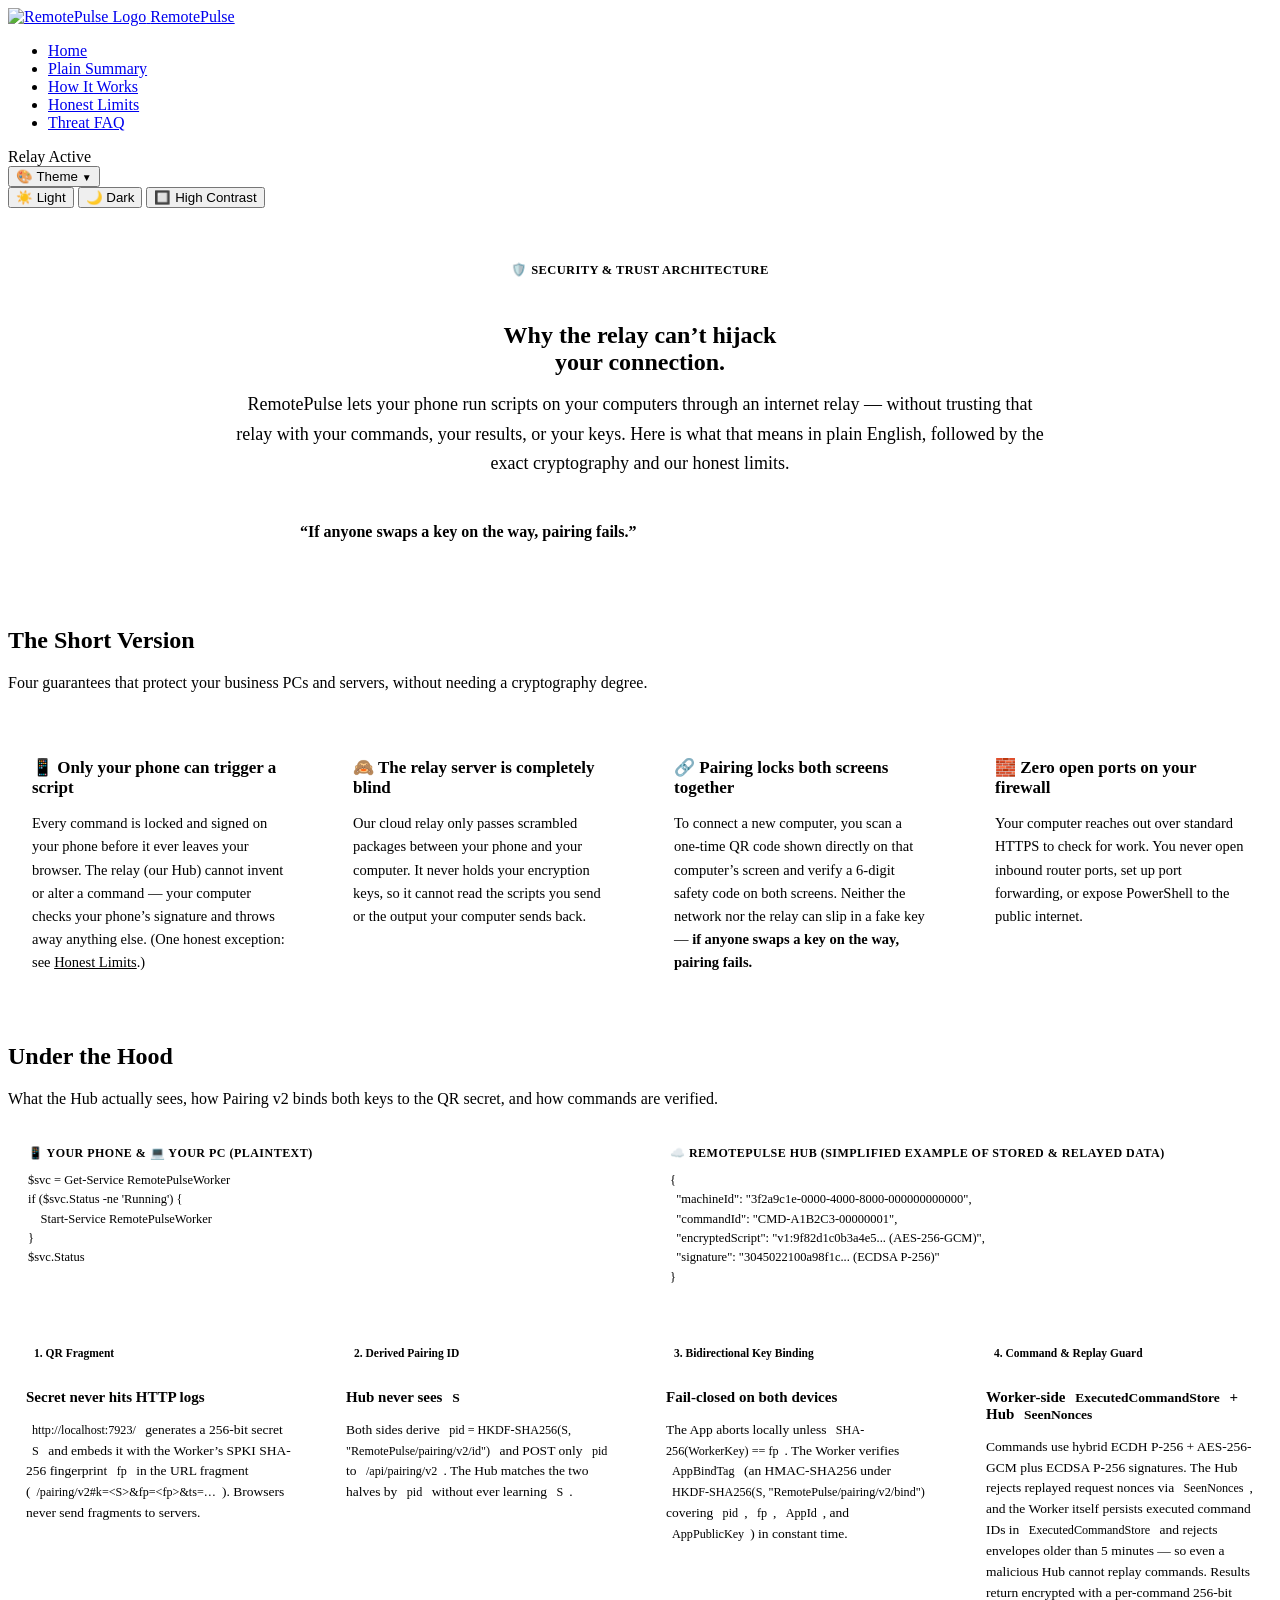
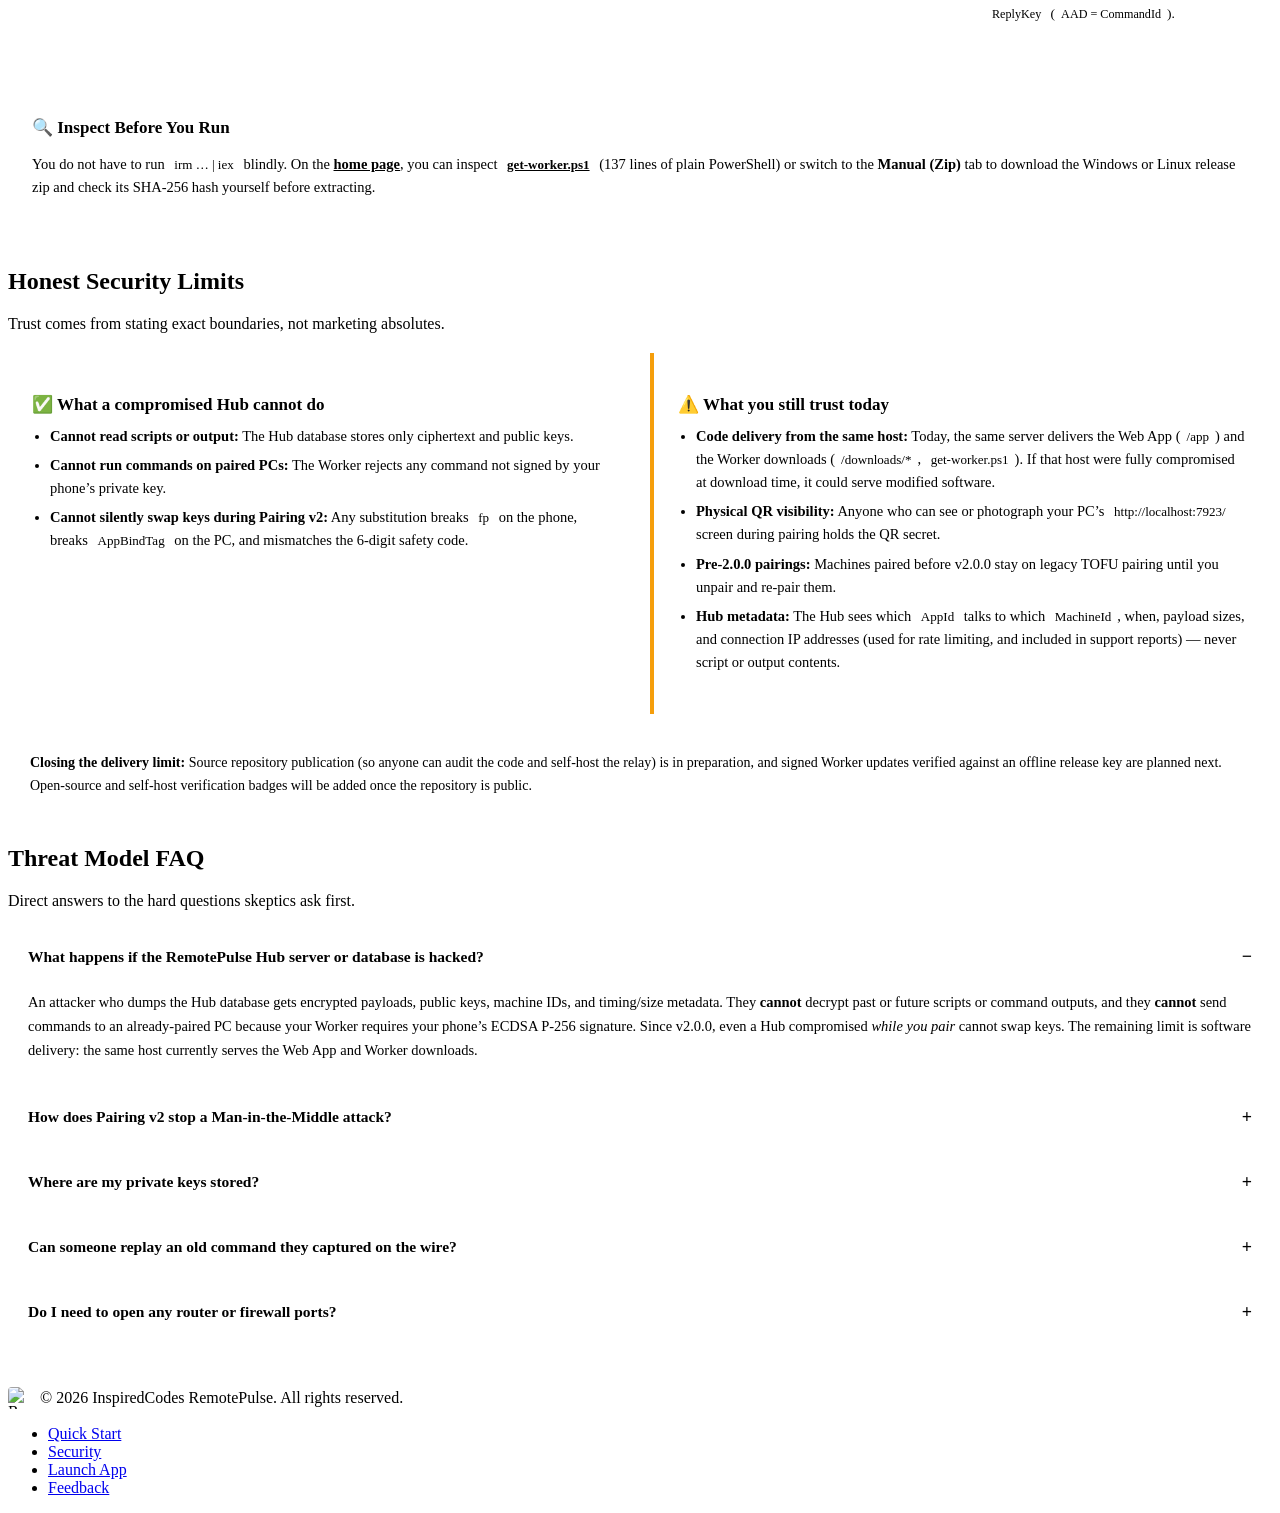
==== src/Applications/inspired.codes.RemotePulse.App/wwwroot/security.html @ 06520c23 "RemotePulse: initial public release Zero-trust remote PowerShell: a phone App sends signed, end-to-e" ====
<!DOCTYPE html>
<html lang="en" class="theme-dark">
<head>
  <meta charset="UTF-8" />
  <meta name="viewport" content="width=device-width, initial-scale=1.0" />
  <title>Security &amp; Trust Architecture &mdash; RemotePulse</title>
  <meta name="color-scheme" content="light dark" />

  <!-- Favicons & Brand Icons -->
  <link rel="icon" type="image/x-icon" href="/icons/favicon.ico" />
  <link rel="icon" type="image/svg+xml" href="/icons/icon-master.svg" />
  <link rel="apple-touch-icon" sizes="180x180" href="/icons/icon-180x180.png" />
  <link rel="icon" type="image/png" sizes="32x32" href="/icons/icon-32x32.png" />
  <link rel="icon" type="image/png" sizes="16x16" href="/icons/icon-16x16.png" />

  <!-- Google Fonts: Outfit & JetBrains Mono -->
  <link rel="preconnect" href="https://fonts.googleapis.com">
  <link rel="preconnect" href="https://fonts.gstatic.com" crossorigin>
  <link href="https://fonts.googleapis.com/css2?family=Outfit:wght@300;400;500;600;700;800;900&family=JetBrains+Mono:wght@400;500;600;700&display=swap" rel="stylesheet">

  <!-- Shared Portal Stylesheets -->
  <link rel="stylesheet" href="/portal/css/tokens.css" />
  <link rel="stylesheet" href="/portal/css/components.css" />
  <link rel="stylesheet" href="/portal/css/layout.css" />

  <style>
    .sec-hero {
      padding: 48px 0 28px;
      text-align: center;
      max-width: 820px;
      margin: 0 auto;
    }
    .sec-kicker {
      display: inline-flex;
      align-items: center;
      gap: 8px;
      padding: 6px 14px;
      border-radius: var(--radius-full);
      background: var(--accent-pill);
      color: var(--accent-pill-text);
      font-size: 12.5px;
      font-weight: 700;
      letter-spacing: 0.03em;
      text-transform: uppercase;
      margin-bottom: 18px;
    }
    .sec-lead {
      font-size: 18px;
      color: var(--text-secondary);
      line-height: 1.65;
      margin-top: 14px;
    }
    .sec-highlight-quote {
      margin: 26px auto 0;
      padding: 18px 24px;
      max-width: 680px;
      border-radius: var(--radius-md);
      background: var(--bg-card);
      border: 1px solid var(--border-color);
      border-left: 4px solid var(--emerald);
      font-size: 16px;
      font-weight: 600;
      color: var(--text-primary);
      text-align: left;
      box-shadow: var(--shadow-sm);
    }
    .sec-plain-grid {
      display: grid;
      grid-template-columns: repeat(auto-fit, minmax(260px, 1fr));
      gap: 20px;
      margin-top: 24px;
    }
    .sec-card {
      background: var(--bg-card);
      border: 1px solid var(--border-color);
      border-radius: var(--radius-lg);
      padding: 24px;
      box-shadow: var(--shadow-sm);
    }
    .sec-card h3 {
      font-size: 17px;
      font-weight: 700;
      color: var(--text-primary);
      margin-bottom: 8px;
      display: flex;
      align-items: center;
      gap: 10px;
    }
    .sec-card p, .sec-card li {
      font-size: 14.5px;
      color: var(--text-secondary);
      line-height: 1.6;
    }
    .sec-card ul {
      padding-left: 18px;
      margin-top: 10px;
      display: flex;
      flex-direction: column;
      gap: 6px;
    }
    .sec-compare {
      display: grid;
      grid-template-columns: repeat(auto-fit, minmax(300px, 1fr));
      gap: 20px;
      margin-top: 20px;
    }
    .sec-console {
      background: var(--bg-console);
      border: 1px solid var(--border-color);
      border-radius: var(--radius-md);
      padding: 18px 20px;
      overflow-x: auto;
    }
    .sec-console-title {
      font-size: 12px;
      font-weight: 700;
      letter-spacing: 0.04em;
      text-transform: uppercase;
      color: var(--text-dim);
      margin-bottom: 10px;
    }
    .sec-console pre {
      font-family: var(--font-mono);
      font-size: 12.5px;
      line-height: 1.55;
      color: var(--console-text);
      margin: 0;
      white-space: pre;
    }
    .sec-console.sec-console-hub pre {
      color: var(--text-secondary);
    }
    .sec-steps {
      display: grid;
      grid-template-columns: repeat(auto-fit, minmax(220px, 1fr));
      gap: 16px;
      margin-top: 20px;
    }
    .sec-step {
      background: var(--bg-card);
      border: 1px solid var(--border-color);
      border-radius: var(--radius-md);
      padding: 18px;
    }
    .sec-step-num {
      display: inline-block;
      font-family: var(--font-mono);
      font-size: 11.5px;
      font-weight: 700;
      color: var(--accent-pill-text);
      background: var(--accent-pill);
      padding: 2px 8px;
      border-radius: var(--radius-full);
      margin-bottom: 8px;
    }
    .sec-step h4 {
      font-size: 15px;
      font-weight: 700;
      margin-bottom: 6px;
      color: var(--text-primary);
    }
    .sec-step p {
      font-size: 13.5px;
      color: var(--text-secondary);
      line-height: 1.55;
    }
    .sec-limits-grid {
      display: grid;
      grid-template-columns: repeat(auto-fit, minmax(290px, 1fr));
      gap: 20px;
      margin-top: 20px;
    }
    .sec-card-warn {
      border-left: 4px solid #f59e0b;
    }
    .sec-card-ok {
      border-left: 4px solid var(--emerald);
    }
    .sec-faq-list {
      display: flex;
      flex-direction: column;
      gap: 12px;
      margin-top: 20px;
    }
    .sec-faq-item {
      background: var(--bg-card);
      border: 1px solid var(--border-color);
      border-radius: var(--radius-md);
      padding: 16px 20px;
    }
    .sec-faq-item summary {
      cursor: pointer;
      font-weight: 700;
      font-size: 15.5px;
      color: var(--text-primary);
      list-style: none;
      display: flex;
      justify-content: space-between;
      align-items: center;
      gap: 12px;
    }
    .sec-faq-item summary::-webkit-details-marker {
      display: none;
    }
    .sec-faq-item summary::after {
      content: "+";
      font-family: var(--font-mono);
      font-size: 18px;
      color: var(--accent-primary);
      flex-shrink: 0;
    }
    .sec-faq-item[open] summary::after {
      content: "−";
    }
    .sec-faq-body {
      margin-top: 12px;
      padding-top: 12px;
      border-top: 1px solid var(--border-subtle);
      font-size: 14.5px;
      color: var(--text-secondary);
      line-height: 1.65;
    }
    .sec-faq-body code, .sec-card code, .sec-step code {
      font-family: var(--font-mono);
      font-size: 0.9em;
      background: var(--bg-subtle);
      padding: 1px 6px;
      border-radius: var(--radius-xs);
    }
    .sec-roadmap-note {
      margin-top: 20px;
      padding: 18px 22px;
      border-radius: var(--radius-md);
      background: var(--bg-card);
      border: 1px dashed var(--border-color);
      font-size: 14px;
      color: var(--text-secondary);
      line-height: 1.6;
    }
  </style>

  <!-- Synchronous inline theme check to prevent Flash of Unstyled Content (FOUC) -->
  <script>
    (function () {
      try {
        var stored = localStorage.getItem('rp_theme_preference');
        var theme = /^(light|dark|high-contrast)$/.test(stored)
          ? stored
          : (window.matchMedia && window.matchMedia('(prefers-color-scheme: light)').matches ? 'light' : 'dark');
        document.documentElement.className = 'theme-' + theme;
      } catch (e) {}
    })();
  </script>
</head>
<body>

  <!-- Sticky Navigation Header -->
  <nav class="navbar" role="navigation">
    <div class="container nav-inner">
      <a href="/" class="brand-group">
        <img src="/icons/icon-master.svg" alt="RemotePulse Logo" class="brand-logo" width="36" height="36" />
        <span class="brand-name">RemotePulse</span>
      </a>

      <ul class="nav-links">
        <li><a href="/" class="nav-link">Home</a></li>
        <li><a href="#overview" class="nav-link">Plain Summary</a></li>
        <li><a href="#technical" class="nav-link">How It Works</a></li>
        <li><a href="#limits" class="nav-link">Honest Limits</a></li>
        <li><a href="#faq" class="nav-link">Threat FAQ</a></li>
      </ul>

      <div class="nav-actions">
        <div class="badge-status">
          <span class="badge-dot"></span>
          <span id="hubStatusText">Relay Active</span>
        </div>

        <div class="theme-selector">
          <button id="themeDropdownBtn" class="theme-btn" aria-haspopup="true" aria-label="Change theme">
            <span>🎨</span>
            <span id="currentThemeLabel">Theme</span>
            <span style="font-size: 10px;">▼</span>
          </button>
          <div id="themeDropdownMenu" class="theme-menu" role="menu">
            <button class="theme-option" data-theme="light" role="menuitem">☀️ Light</button>
            <button class="theme-option active" data-theme="dark" role="menuitem">🌙 Dark</button>
            <button class="theme-option" data-theme="high-contrast" role="menuitem">🔲 High Contrast</button>
          </div>
        </div>
      </div>
    </div>
  </nav>

  <main class="container">

    <!-- Hero -->
    <section class="sec-hero">
      <div class="sec-kicker">🛡️ Security &amp; Trust Architecture</div>
      <h1 class="hero-title" style="margin-bottom: 0;">
        Why the relay can&rsquo;t hijack<br />
        <span class="hero-title-accent">your connection.</span>
      </h1>
      <p class="sec-lead">
        RemotePulse lets your phone run scripts on your computers through an internet relay &mdash; without trusting that relay with your commands, your results, or your keys. Here is what that means in plain English, followed by the exact cryptography and our honest limits.
      </p>
      <div class="sec-highlight-quote">
        &ldquo;If anyone swaps a key on the way, pairing fails.&rdquo;
      </div>
    </section>

    <!-- Part 1: Plain-Language Summary (for Business Owners & Everyone) -->
    <section class="section" id="overview" style="padding-top: 20px;">
      <div class="section-header">
        <h2 class="section-title">The Short Version</h2>
        <p class="section-subtitle">Four guarantees that protect your business PCs and servers, without needing a cryptography degree.</p>
      </div>

      <div class="sec-plain-grid">
        <article class="sec-card">
          <h3>📱 Only your phone can trigger a script</h3>
          <p>
            Every command is locked and signed on your phone before it ever leaves your browser. The relay (our Hub) cannot invent or alter a command &mdash; your computer checks your phone&rsquo;s signature and throws away anything else. (One honest exception: see <a href="#limits" style="color: var(--accent-primary);">Honest Limits</a>.)
          </p>
        </article>

        <article class="sec-card">
          <h3>🙈 The relay server is completely blind</h3>
          <p>
            Our cloud relay only passes scrambled packages between your phone and your computer. It never holds your encryption keys, so it cannot read the scripts you send or the output your computer sends back.
          </p>
        </article>

        <article class="sec-card">
          <h3>🔗 Pairing locks both screens together</h3>
          <p>
            To connect a new computer, you scan a one-time QR code shown directly on that computer&rsquo;s screen and verify a 6-digit safety code on both screens. Neither the network nor the relay can slip in a fake key &mdash; <strong>if anyone swaps a key on the way, pairing fails.</strong>
          </p>
        </article>

        <article class="sec-card">
          <h3>🧱 Zero open ports on your firewall</h3>
          <p>
            Your computer reaches out over standard HTTPS to check for work. You never open inbound router ports, set up port forwarding, or expose PowerShell to the public internet.
          </p>
        </article>
      </div>
    </section>

    <!-- Part 2: Technical Deep-Dive (for Admins & Security Reviewers) -->
    <section class="section" id="technical" style="padding-top: 10px;">
      <div class="section-header">
        <h2 class="section-title">Under the Hood</h2>
        <p class="section-subtitle">What the Hub actually sees, how Pairing v2 binds both keys to the QR secret, and how commands are verified.</p>
      </div>

      <div class="sec-compare">
        <div class="sec-console">
          <div class="sec-console-title">📱 Your Phone &amp; 💻 Your PC (Plaintext)</div>
<pre>$svc = Get-Service RemotePulseWorker
if ($svc.Status -ne 'Running') {
    Start-Service RemotePulseWorker
}
$svc.Status</pre>
        </div>

        <div class="sec-console sec-console-hub">
          <div class="sec-console-title">☁️ RemotePulse Hub (Simplified Example of Stored &amp; Relayed Data)</div>
<pre>{
  "machineId": "3f2a9c1e-0000-4000-8000-000000000000",
  "commandId": "CMD-A1B2C3-00000001",
  "encryptedScript": "v1:9f82d1c0b3a4e5... (AES-256-GCM)",
  "signature": "3045022100a98f1c... (ECDSA P-256)"
}</pre>
        </div>
      </div>

      <div class="sec-steps">
        <div class="sec-step">
          <span class="sec-step-num">1. QR Fragment</span>
          <h4>Secret never hits HTTP logs</h4>
          <p>
            <code>http://localhost:7923/</code> generates a 256-bit secret <code>S</code> and embeds it with the Worker&rsquo;s SPKI SHA-256 fingerprint <code>fp</code> in the URL fragment (<code>/pairing/v2#k=&lt;S&gt;&amp;fp=&lt;fp&gt;&amp;ts=&hellip;</code>). Browsers never send fragments to servers.
          </p>
        </div>

        <div class="sec-step">
          <span class="sec-step-num">2. Derived Pairing ID</span>
          <h4>Hub never sees <code>S</code></h4>
          <p>
            Both sides derive <code>pid = HKDF-SHA256(S, "RemotePulse/pairing/v2/id")</code> and POST only <code>pid</code> to <code>/api/pairing/v2</code>. The Hub matches the two halves by <code>pid</code> without ever learning <code>S</code>.
          </p>
        </div>

        <div class="sec-step">
          <span class="sec-step-num">3. Bidirectional Key Binding</span>
          <h4>Fail-closed on both devices</h4>
          <p>
            The App aborts locally unless <code>SHA-256(WorkerKey) == fp</code>. The Worker verifies <code>AppBindTag</code> (an HMAC-SHA256 under <code>HKDF-SHA256(S, "RemotePulse/pairing/v2/bind")</code> covering <code>pid</code>, <code>fp</code>, <code>AppId</code>, and <code>AppPublicKey</code>) in constant time.
          </p>
        </div>

        <div class="sec-step">
          <span class="sec-step-num">4. Command &amp; Replay Guard</span>
          <h4>Worker-side <code>ExecutedCommandStore</code> + Hub <code>SeenNonces</code></h4>
          <p>
            Commands use hybrid ECDH P-256 + AES-256-GCM plus ECDSA P-256 signatures. The Hub rejects replayed request nonces via <code>SeenNonces</code>, and the Worker itself persists executed command IDs in <code>ExecutedCommandStore</code> and rejects envelopes older than 5 minutes &mdash; so even a malicious Hub cannot replay commands. Results return encrypted with a per-command 256-bit <code>ReplyKey</code> (<code>AAD = CommandId</code>).
          </p>
        </div>
      </div>

      <div class="sec-card" style="margin-top: 20px;">
        <h3>🔍 Inspect Before You Run</h3>
        <p>
          You do not have to run <code>irm &hellip; | iex</code> blindly. On the <a href="/#install" style="color: var(--accent-primary); font-weight: 600;">home page</a>, you can inspect <a href="/get-worker.ps1" style="color: var(--accent-primary); font-weight: 600;"><code>get-worker.ps1</code></a> (137 lines of plain PowerShell) or switch to the <strong>Manual (Zip)</strong> tab to download the Windows or Linux release zip and check its SHA-256 hash yourself before extracting.
        </p>
      </div>
    </section>

    <!-- Part 3: Threat Model & Honest Limits -->
    <section class="section" id="limits" style="padding-top: 10px;">
      <div class="section-header">
        <h2 class="section-title">Honest Security Limits</h2>
        <p class="section-subtitle">Trust comes from stating exact boundaries, not marketing absolutes.</p>
      </div>

      <div class="sec-limits-grid">
        <article class="sec-card sec-card-ok">
          <h3>✅ What a compromised Hub cannot do</h3>
          <ul>
            <li><strong>Cannot read scripts or output:</strong> The Hub database stores only ciphertext and public keys.</li>
            <li><strong>Cannot run commands on paired PCs:</strong> The Worker rejects any command not signed by your phone&rsquo;s private key.</li>
            <li><strong>Cannot silently swap keys during Pairing v2:</strong> Any substitution breaks <code>fp</code> on the phone, breaks <code>AppBindTag</code> on the PC, and mismatches the 6-digit safety code.</li>
          </ul>
        </article>

        <article class="sec-card sec-card-warn">
          <h3>⚠️ What you still trust today</h3>
          <ul>
            <li><strong>Code delivery from the same host:</strong> Today, the same server delivers the Web App (<code>/app</code>) and the Worker downloads (<code>/downloads/*</code>, <code>get-worker.ps1</code>). If that host were fully compromised at download time, it could serve modified software.</li>
            <li><strong>Physical QR visibility:</strong> Anyone who can see or photograph your PC&rsquo;s <code>http://localhost:7923/</code> screen during pairing holds the QR secret.</li>
            <li><strong>Pre-2.0.0 pairings:</strong> Machines paired before v2.0.0 stay on legacy TOFU pairing until you unpair and re-pair them.</li>
            <li><strong>Hub metadata:</strong> The Hub sees which <code>AppId</code> talks to which <code>MachineId</code>, when, payload sizes, and connection IP addresses (used for rate limiting, and included in support reports) &mdash; never script or output contents.</li>
          </ul>
        </article>
      </div>

      <div class="sec-roadmap-note">
        <strong>Closing the delivery limit:</strong> Source repository publication (so anyone can audit the code and self-host the relay) is in preparation, and signed Worker updates verified against an offline release key are planned next. Open-source and self-host verification badges will be added once the repository is public.
      </div>
    </section>

    <!-- Part 4: Threat Model FAQ -->
    <section class="section" id="faq" style="padding-top: 10px; padding-bottom: 48px;">
      <div class="section-header">
        <h2 class="section-title">Threat Model FAQ</h2>
        <p class="section-subtitle">Direct answers to the hard questions skeptics ask first.</p>
      </div>

      <div class="sec-faq-list">
        <details class="sec-faq-item" open>
          <summary>What happens if the RemotePulse Hub server or database is hacked?</summary>
          <div class="sec-faq-body">
            An attacker who dumps the Hub database gets encrypted payloads, public keys, machine IDs, and timing/size metadata. They <strong>cannot</strong> decrypt past or future scripts or command outputs, and they <strong>cannot</strong> send commands to an already-paired PC because your Worker requires your phone&rsquo;s ECDSA P-256 signature. Since v2.0.0, even a Hub compromised <em>while you pair</em> cannot swap keys. The remaining limit is software delivery: the same host currently serves the Web App and Worker downloads.
          </div>
        </details>

        <details class="sec-faq-item">
          <summary>How does Pairing v2 stop a Man-in-the-Middle attack?</summary>
          <div class="sec-faq-body">
            Your PC shows a QR code on <code>http://localhost:7923/</code> carrying a one-time 256-bit secret <code>S</code> and the SHA-256 fingerprint <code>fp</code> of your PC&rsquo;s public key. <code>S</code> never leaves the two devices &mdash; both sides only send a derived pairing ID <code>pid</code> to the Hub. Your phone rejects any PC key that does not match <code>fp</code>, your PC rejects any phone key without a valid <code>AppBindTag</code> HMAC tied to <code>S</code>, and both screens display the same 6-digit safety code. Protect the QR screen itself while pairing, and re-pair any machine originally paired before v2.0.0.
          </div>
        </details>

        <details class="sec-faq-item">
          <summary>Where are my private keys stored?</summary>
          <div class="sec-faq-body">
            On your phone, private keys live inside your browser&rsquo;s sandboxed IndexedDB/WebCrypto store and are never transmitted over the network. On your PC, the Worker key lives in <code>client_key.dat</code> protected by OS permissions: mode <code>0600</code> inside a <code>0700</code> <code>/var/lib/remotepulse</code> directory on Linux, or an inheritance-free NTFS ACL restricted to <code>SYSTEM</code> (and local <code>Administrators</code>) under <code>%ProgramData%\RemotePulse</code> on Windows.
          </div>
        </details>

        <details class="sec-faq-item">
          <summary>Can someone replay an old command they captured on the wire?</summary>
          <div class="sec-faq-body">
            No. The Hub rejects replayed HTTP request nonces via <code>SeenNonces</code> (recorded after signature verification) and enforces a 5-minute clock-skew window. More importantly, the Worker itself enforces replay protection via <code>ExecutedCommandStore</code>: it rejects command envelopes older than 5 minutes and persists every executed command ID across restarts, so even a malicious Hub cannot replay an old command.
          </div>
        </details>

        <details class="sec-faq-item">
          <summary>Do I need to open any router or firewall ports?</summary>
          <div class="sec-faq-body">
            <strong>Zero.</strong> The Worker opens outbound HTTPS long-poll connections to the Hub. Only local loopback access (<code>http://localhost:7923/</code>) is used on the machine itself for pairing and local status.
          </div>
        </details>
      </div>
    </section>

  </main>

  <!-- Footer -->
  <footer class="site-footer">
    <div class="container footer-inner">
      <div style="display: flex; align-items: center; gap: 10px;">
        <img src="/icons/icon-master.svg" alt="RemotePulse Logo" width="22" height="22" style="border-radius: 4px; display: block;" />
        <span>&copy; 2026 InspiredCodes RemotePulse. All rights reserved.</span>
      </div>
      <ul class="footer-links">
        <li><a href="/#install">Quick Start</a></li>
        <li><a href="/security">Security</a></li>
        <li><a href="/app">Launch App</a></li>
        <li><a href="/#support">Feedback</a></li>
      </ul>
    </div>
  </footer>

  <script type="module" src="/portal/js/main.js"></script>

</body>
</html>
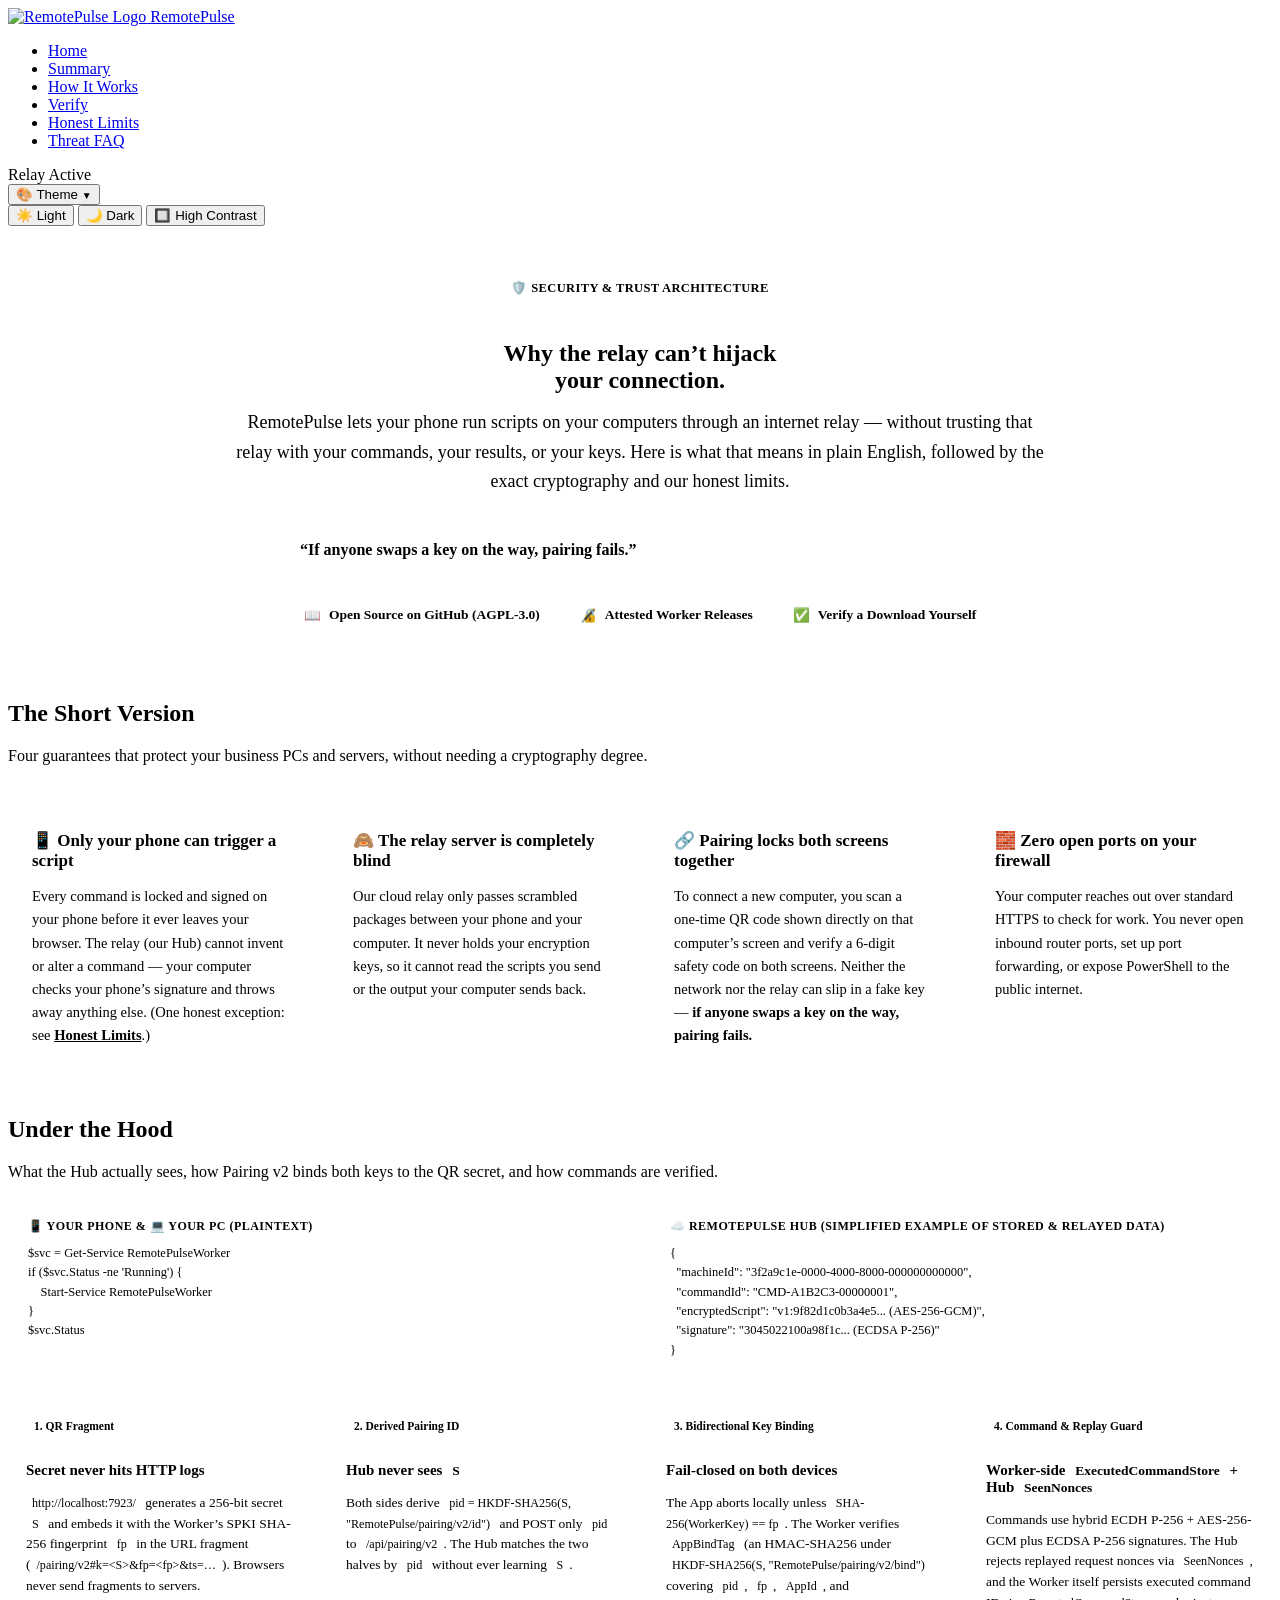
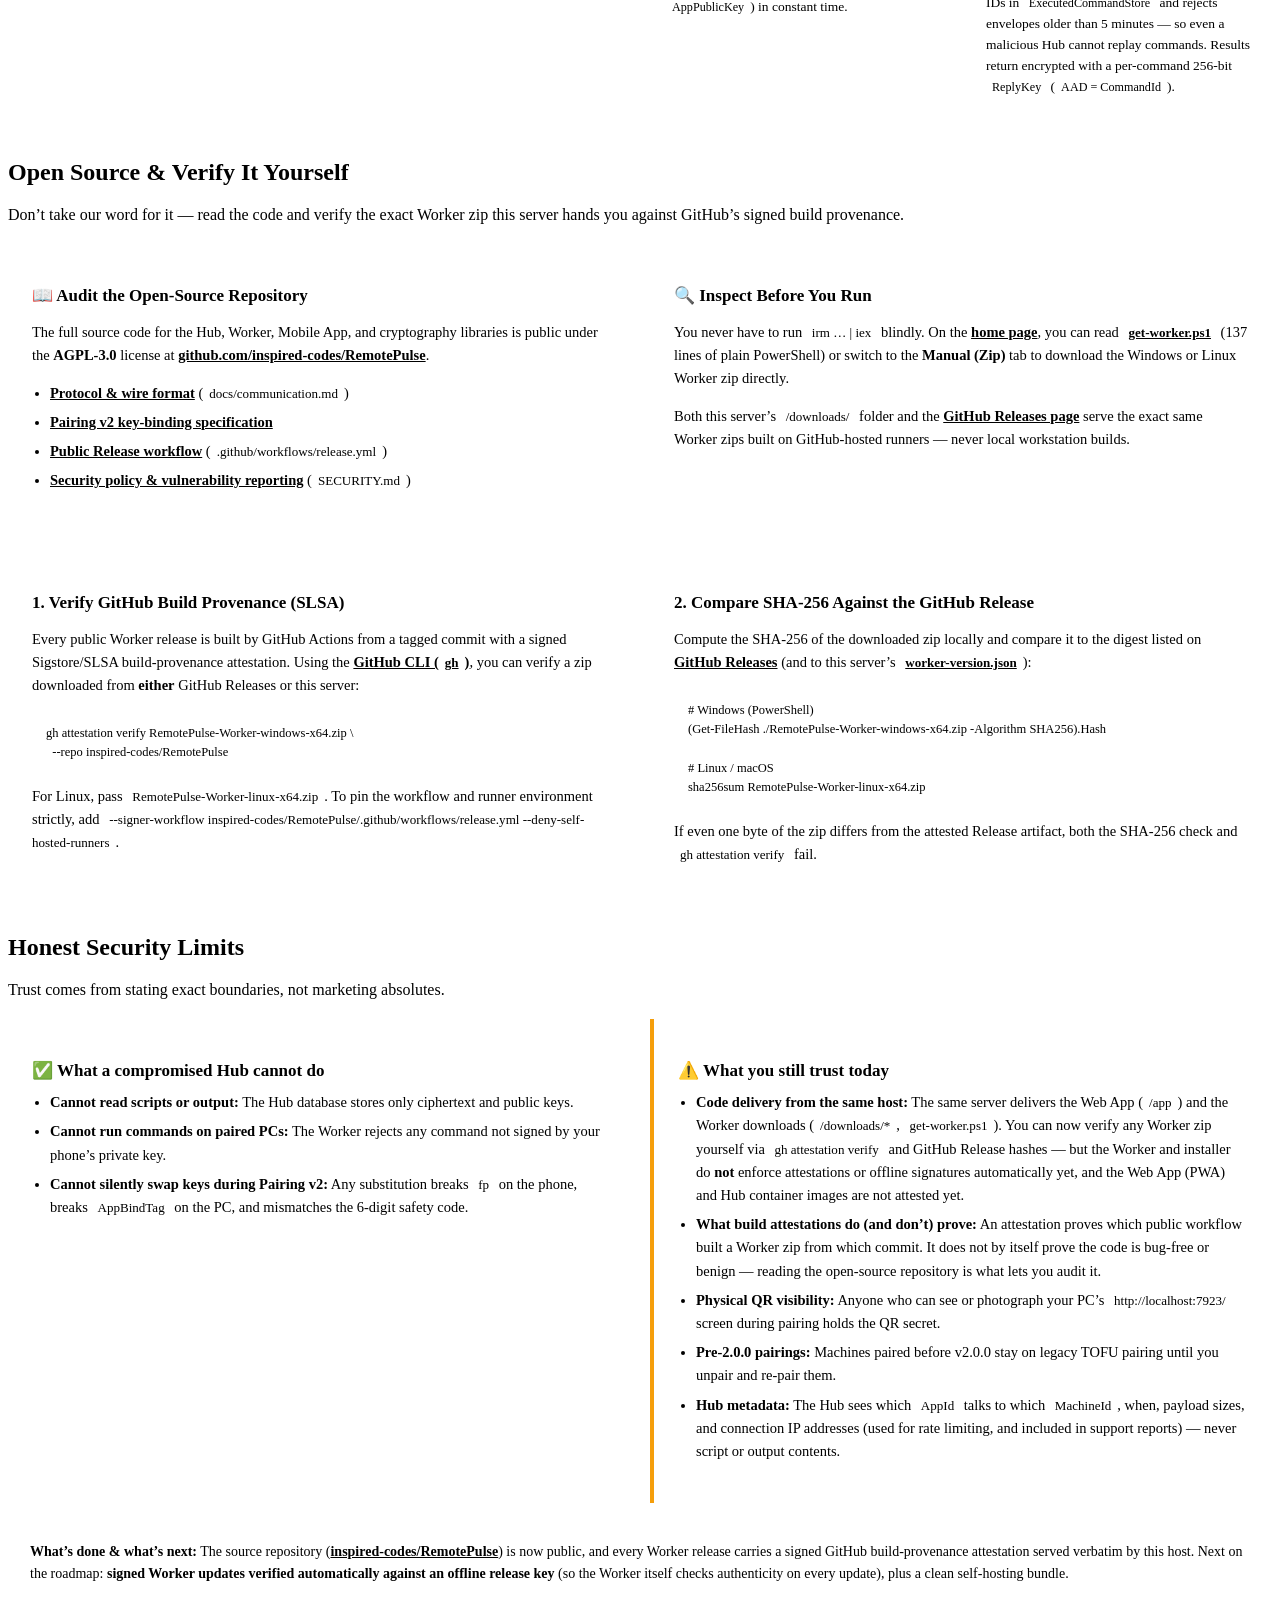
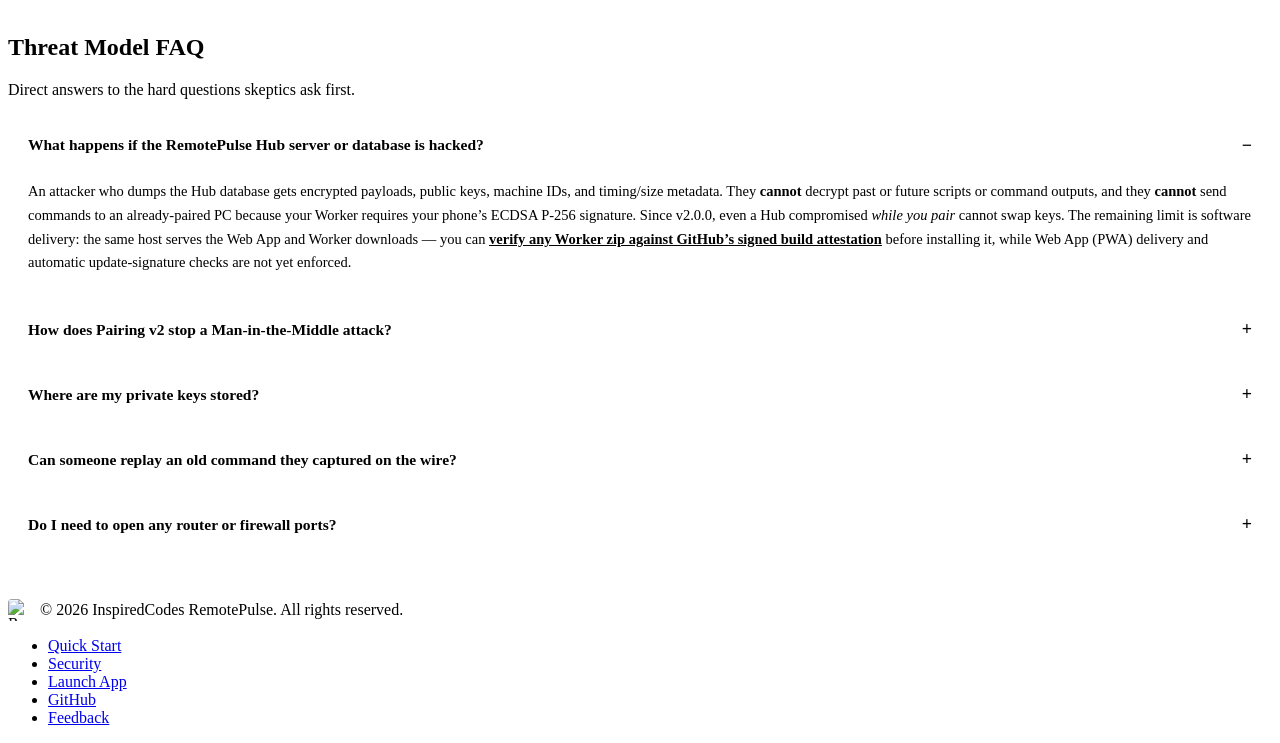
==== commit b1c167b5: "feat(security): add open-source links and Worker attestation verification guide Closes Track B step " ====
--- a/src/Applications/inspired.codes.RemotePulse.App/wwwroot/security.html
+++ b/src/Applications/inspired.codes.RemotePulse.App/wwwroot/security.html
@@ -236,6 +236,49 @@
       font-size: 14px;
       color: var(--text-secondary);
       line-height: 1.6;
+    }
+    .sec-badge-row {
+      display: flex;
+      flex-wrap: wrap;
+      justify-content: center;
+      gap: 10px;
+      margin-top: 22px;
+    }
+    .sec-oss-pill {
+      display: inline-flex;
+      align-items: center;
+      gap: 8px;
+      padding: 8px 15px;
+      border-radius: var(--radius-full);
+      background: var(--bg-card);
+      border: 1px solid var(--border-color);
+      color: var(--text-primary);
+      font-size: 13.5px;
+      font-weight: 600;
+      text-decoration: none;
+      box-shadow: var(--shadow-sm);
+      transition: border-color var(--transition-fast), color var(--transition-fast);
+    }
+    .sec-oss-pill:hover {
+      border-color: var(--accent-primary);
+      color: var(--accent-primary);
+    }
+    .sec-oss-pill-primary {
+      border-color: var(--emerald);
+    }
+    .sec-verify-grid {
+      display: grid;
+      grid-template-columns: repeat(auto-fit, minmax(min(100%, 300px), 1fr));
+      gap: 20px;
+      margin-top: 20px;
+    }
+    .sec-card a, .sec-roadmap-note a, .sec-faq-body a {
+      color: var(--accent-primary);
+      font-weight: 600;
+    }
+    .sec-console-inline {
+      margin-top: 12px;
+      padding: 12px 14px;
     }
   </style>
 
@@ -264,8 +307,9 @@
 
       <ul class="nav-links">
         <li><a href="/" class="nav-link">Home</a></li>
-        <li><a href="#overview" class="nav-link">Plain Summary</a></li>
+        <li><a href="#overview" class="nav-link">Summary</a></li>
         <li><a href="#technical" class="nav-link">How It Works</a></li>
+        <li><a href="#verify" class="nav-link">Verify</a></li>
         <li><a href="#limits" class="nav-link">Honest Limits</a></li>
         <li><a href="#faq" class="nav-link">Threat FAQ</a></li>
       </ul>
@@ -307,6 +351,20 @@
       <div class="sec-highlight-quote">
         &ldquo;If anyone swaps a key on the way, pairing fails.&rdquo;
       </div>
+      <div class="sec-badge-row" aria-label="Open source and verification links">
+        <a href="https://github.com/inspired-codes/RemotePulse" class="sec-oss-pill sec-oss-pill-primary" target="_blank" rel="noopener noreferrer">
+          <span>📖</span>
+          <span>Open Source on GitHub (AGPL-3.0)</span>
+        </a>
+        <a href="https://github.com/inspired-codes/RemotePulse/releases" class="sec-oss-pill" target="_blank" rel="noopener noreferrer">
+          <span>🔏</span>
+          <span>Attested Worker Releases</span>
+        </a>
+        <a href="#verify" class="sec-oss-pill">
+          <span>✅</span>
+          <span>Verify a Download Yourself</span>
+        </a>
+      </div>
     </section>
 
     <!-- Part 1: Plain-Language Summary (for Business Owners & Everyone) -->
@@ -409,15 +467,75 @@
         </div>
       </div>
 
-      <div class="sec-card" style="margin-top: 20px;">
-        <h3>🔍 Inspect Before You Run</h3>
-        <p>
-          You do not have to run <code>irm &hellip; | iex</code> blindly. On the <a href="/#install" style="color: var(--accent-primary); font-weight: 600;">home page</a>, you can inspect <a href="/get-worker.ps1" style="color: var(--accent-primary); font-weight: 600;"><code>get-worker.ps1</code></a> (137 lines of plain PowerShell) or switch to the <strong>Manual (Zip)</strong> tab to download the Windows or Linux release zip and check its SHA-256 hash yourself before extracting.
-        </p>
-      </div>
     </section>
 
-    <!-- Part 3: Threat Model & Honest Limits -->
+    <!-- Part 3: Open Source & Verify It Yourself -->
+    <section class="section" id="verify" style="padding-top: 10px;">
+      <div class="section-header">
+        <h2 class="section-title">Open Source &amp; Verify It Yourself</h2>
+        <p class="section-subtitle">Don&rsquo;t take our word for it &mdash; read the code and verify the exact Worker zip this server hands you against GitHub&rsquo;s signed build provenance.</p>
+      </div>
+
+      <div class="sec-verify-grid">
+        <article class="sec-card sec-card-ok">
+          <h3>📖 Audit the Open-Source Repository</h3>
+          <p>
+            The full source code for the Hub, Worker, Mobile App, and cryptography libraries is public under the <strong>AGPL-3.0</strong> license at <a href="https://github.com/inspired-codes/RemotePulse" target="_blank" rel="noopener noreferrer">github.com/inspired-codes/RemotePulse</a>.
+          </p>
+          <ul>
+            <li><a href="https://github.com/inspired-codes/RemotePulse/blob/main/docs/communication.md" target="_blank" rel="noopener noreferrer">Protocol &amp; wire format</a> (<code>docs/communication.md</code>)</li>
+            <li><a href="https://github.com/inspired-codes/RemotePulse/blob/main/docs/specs/pairing-v2-key-binding-spec.md" target="_blank" rel="noopener noreferrer">Pairing v2 key-binding specification</a></li>
+            <li><a href="https://github.com/inspired-codes/RemotePulse/blob/main/.github/workflows/release.yml" target="_blank" rel="noopener noreferrer">Public Release workflow</a> (<code>.github/workflows/release.yml</code>)</li>
+            <li><a href="https://github.com/inspired-codes/RemotePulse/blob/main/SECURITY.md" target="_blank" rel="noopener noreferrer">Security policy &amp; vulnerability reporting</a> (<code>SECURITY.md</code>)</li>
+          </ul>
+        </article>
+
+        <article class="sec-card">
+          <h3>🔍 Inspect Before You Run</h3>
+          <p>
+            You never have to run <code>irm &hellip; | iex</code> blindly. On the <a href="/#install">home page</a>, you can read <a href="/get-worker.ps1"><code>get-worker.ps1</code></a> (137 lines of plain PowerShell) or switch to the <strong>Manual (Zip)</strong> tab to download the Windows or Linux Worker zip directly.
+          </p>
+          <p style="margin-top: 10px;">
+            Both this server&rsquo;s <code>/downloads/</code> folder and the <a href="https://github.com/inspired-codes/RemotePulse/releases" target="_blank" rel="noopener noreferrer">GitHub Releases page</a> serve the exact same Worker zips built on GitHub-hosted runners &mdash; never local workstation builds.
+          </p>
+        </article>
+      </div>
+
+      <div class="sec-verify-grid">
+        <article class="sec-card">
+          <h3>1. Verify GitHub Build Provenance (SLSA)</h3>
+          <p>
+            Every public Worker release is built by GitHub Actions from a tagged commit with a signed Sigstore/SLSA build-provenance attestation. Using the <a href="https://cli.github.com/" target="_blank" rel="noopener noreferrer">GitHub CLI (<code>gh</code>)</a>, you can verify a zip downloaded from <strong>either</strong> GitHub Releases or this server:
+          </p>
+          <div class="sec-console sec-console-inline">
+<pre>gh attestation verify RemotePulse-Worker-windows-x64.zip \
+  --repo inspired-codes/RemotePulse</pre>
+          </div>
+          <p style="margin-top: 10px;">
+            For Linux, pass <code>RemotePulse-Worker-linux-x64.zip</code>. To pin the workflow and runner environment strictly, add <code>--signer-workflow inspired-codes/RemotePulse/.github/workflows/release.yml --deny-self-hosted-runners</code>.
+          </p>
+        </article>
+
+        <article class="sec-card">
+          <h3>2. Compare SHA-256 Against the GitHub Release</h3>
+          <p>
+            Compute the SHA-256 of the downloaded zip locally and compare it to the digest listed on <a href="https://github.com/inspired-codes/RemotePulse/releases" target="_blank" rel="noopener noreferrer">GitHub Releases</a> (and to this server&rsquo;s <a href="/downloads/worker-version.json"><code>worker-version.json</code></a>):
+          </p>
+          <div class="sec-console sec-console-inline">
+<pre># Windows (PowerShell)
+(Get-FileHash ./RemotePulse-Worker-windows-x64.zip -Algorithm SHA256).Hash
+
+# Linux / macOS
+sha256sum RemotePulse-Worker-linux-x64.zip</pre>
+          </div>
+          <p style="margin-top: 10px;">
+            If even one byte of the zip differs from the attested Release artifact, both the SHA-256 check and <code>gh attestation verify</code> fail.
+          </p>
+        </article>
+      </div>
+    </section>
+
+    <!-- Part 4: Threat Model & Honest Limits -->
     <section class="section" id="limits" style="padding-top: 10px;">
       <div class="section-header">
         <h2 class="section-title">Honest Security Limits</h2>
@@ -437,7 +555,8 @@
         <article class="sec-card sec-card-warn">
           <h3>⚠️ What you still trust today</h3>
           <ul>
-            <li><strong>Code delivery from the same host:</strong> Today, the same server delivers the Web App (<code>/app</code>) and the Worker downloads (<code>/downloads/*</code>, <code>get-worker.ps1</code>). If that host were fully compromised at download time, it could serve modified software.</li>
+            <li><strong>Code delivery from the same host:</strong> The same server delivers the Web App (<code>/app</code>) and the Worker downloads (<code>/downloads/*</code>, <code>get-worker.ps1</code>). You can now verify any Worker zip yourself via <code>gh attestation verify</code> and GitHub Release hashes &mdash; but the Worker and installer do <strong>not</strong> enforce attestations or offline signatures automatically yet, and the Web App (PWA) and Hub container images are not attested yet.</li>
+            <li><strong>What build attestations do (and don&rsquo;t) prove:</strong> An attestation proves which public workflow built a Worker zip from which commit. It does not by itself prove the code is bug-free or benign &mdash; reading the open-source repository is what lets you audit it.</li>
             <li><strong>Physical QR visibility:</strong> Anyone who can see or photograph your PC&rsquo;s <code>http://localhost:7923/</code> screen during pairing holds the QR secret.</li>
             <li><strong>Pre-2.0.0 pairings:</strong> Machines paired before v2.0.0 stay on legacy TOFU pairing until you unpair and re-pair them.</li>
             <li><strong>Hub metadata:</strong> The Hub sees which <code>AppId</code> talks to which <code>MachineId</code>, when, payload sizes, and connection IP addresses (used for rate limiting, and included in support reports) &mdash; never script or output contents.</li>
@@ -446,11 +565,11 @@
       </div>
 
       <div class="sec-roadmap-note">
-        <strong>Closing the delivery limit:</strong> Source repository publication (so anyone can audit the code and self-host the relay) is in preparation, and signed Worker updates verified against an offline release key are planned next. Open-source and self-host verification badges will be added once the repository is public.
+        <strong>What&rsquo;s done &amp; what&rsquo;s next:</strong> The source repository (<a href="https://github.com/inspired-codes/RemotePulse" target="_blank" rel="noopener noreferrer">inspired-codes/RemotePulse</a>) is now public, and every Worker release carries a signed GitHub build-provenance attestation served verbatim by this host. Next on the roadmap: <strong>signed Worker updates verified automatically against an offline release key</strong> (so the Worker itself checks authenticity on every update), plus a clean self-hosting bundle.
       </div>
     </section>
 
-    <!-- Part 4: Threat Model FAQ -->
+    <!-- Part 5: Threat Model FAQ -->
     <section class="section" id="faq" style="padding-top: 10px; padding-bottom: 48px;">
       <div class="section-header">
         <h2 class="section-title">Threat Model FAQ</h2>
@@ -461,7 +580,7 @@
         <details class="sec-faq-item" open>
           <summary>What happens if the RemotePulse Hub server or database is hacked?</summary>
           <div class="sec-faq-body">
-            An attacker who dumps the Hub database gets encrypted payloads, public keys, machine IDs, and timing/size metadata. They <strong>cannot</strong> decrypt past or future scripts or command outputs, and they <strong>cannot</strong> send commands to an already-paired PC because your Worker requires your phone&rsquo;s ECDSA P-256 signature. Since v2.0.0, even a Hub compromised <em>while you pair</em> cannot swap keys. The remaining limit is software delivery: the same host currently serves the Web App and Worker downloads.
+            An attacker who dumps the Hub database gets encrypted payloads, public keys, machine IDs, and timing/size metadata. They <strong>cannot</strong> decrypt past or future scripts or command outputs, and they <strong>cannot</strong> send commands to an already-paired PC because your Worker requires your phone&rsquo;s ECDSA P-256 signature. Since v2.0.0, even a Hub compromised <em>while you pair</em> cannot swap keys. The remaining limit is software delivery: the same host serves the Web App and Worker downloads &mdash; you can <a href="#verify">verify any Worker zip against GitHub&rsquo;s signed build attestation</a> before installing it, while Web App (PWA) delivery and automatic update-signature checks are not yet enforced.
           </div>
         </details>
 
@@ -508,6 +627,7 @@
         <li><a href="/#install">Quick Start</a></li>
         <li><a href="/security">Security</a></li>
         <li><a href="/app">Launch App</a></li>
+        <li><a href="https://github.com/inspired-codes/RemotePulse" target="_blank" rel="noopener noreferrer">GitHub</a></li>
         <li><a href="/#support">Feedback</a></li>
       </ul>
     </div>
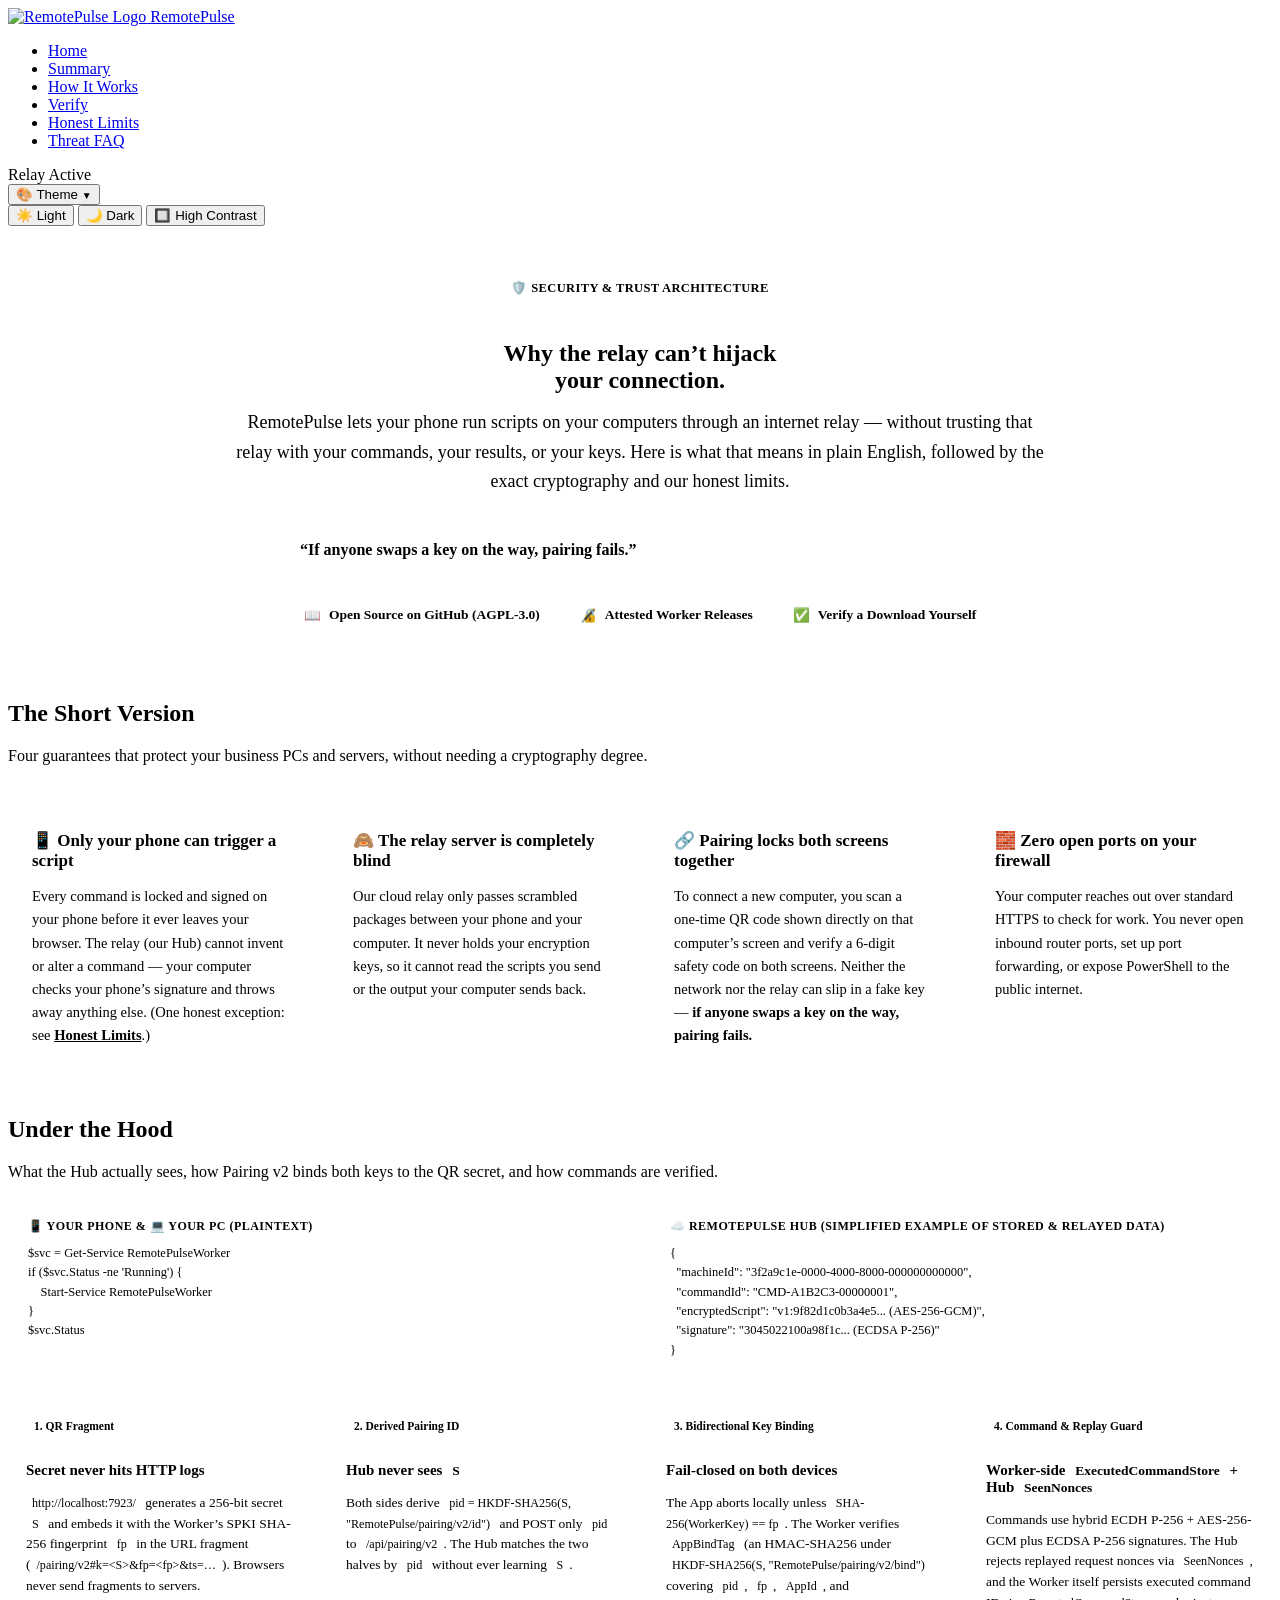
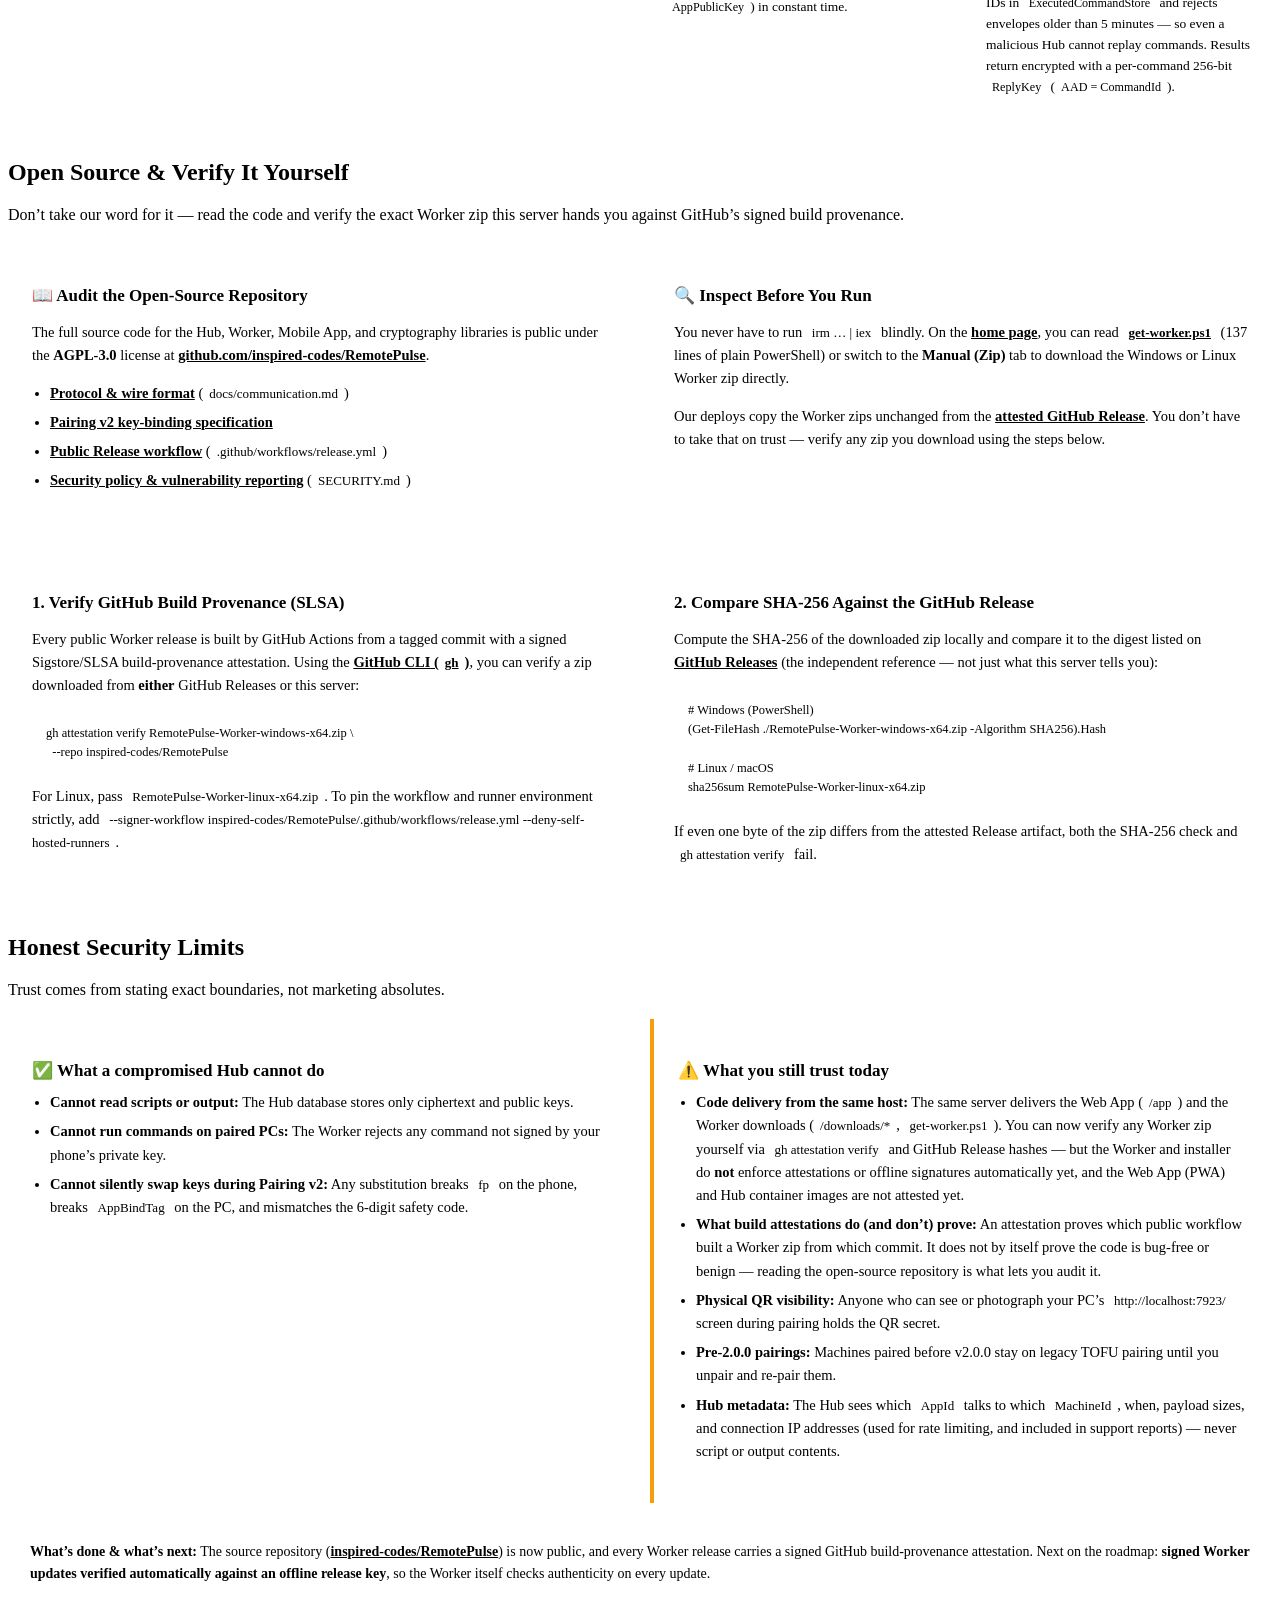
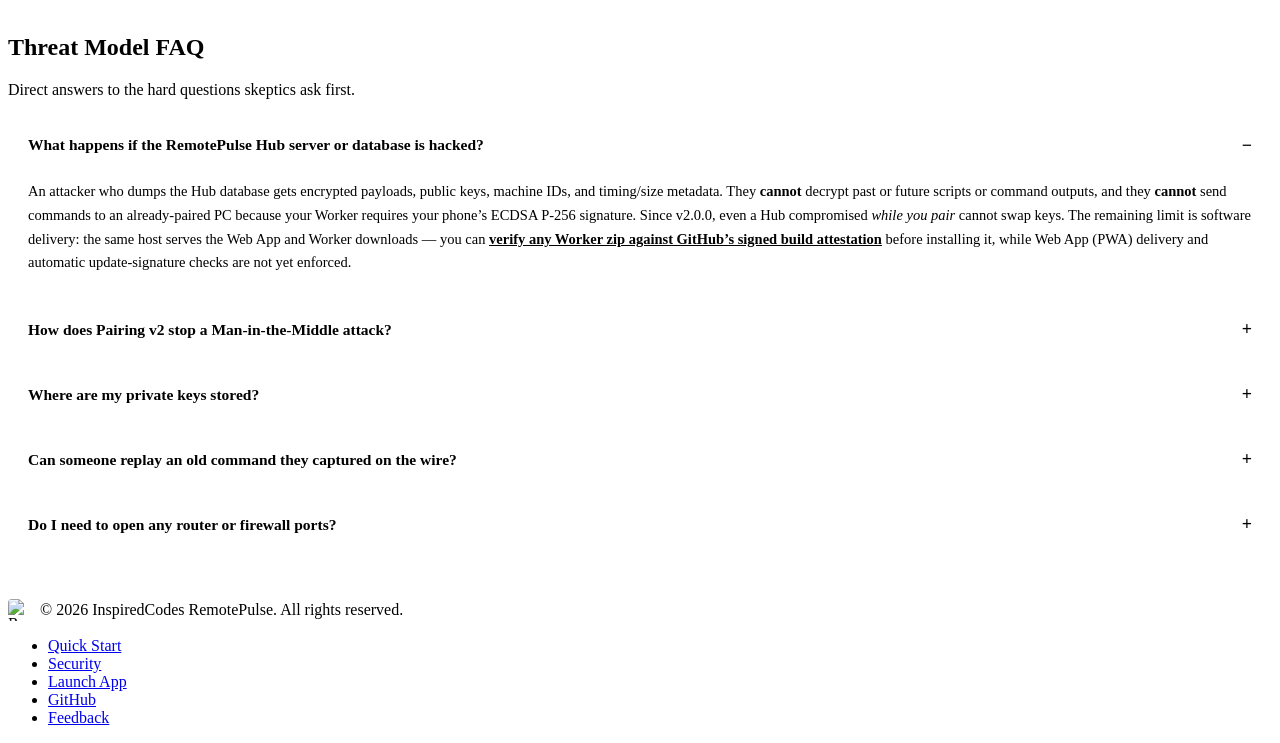
==== commit b21d2ebf: "docs(security): tighten honesty wording in B8 verification copy Addresses Checker review on b1c167b:" ====
--- a/src/Applications/inspired.codes.RemotePulse.App/wwwroot/security.html
+++ b/src/Applications/inspired.codes.RemotePulse.App/wwwroot/security.html
@@ -496,7 +496,7 @@
             You never have to run <code>irm &hellip; | iex</code> blindly. On the <a href="/#install">home page</a>, you can read <a href="/get-worker.ps1"><code>get-worker.ps1</code></a> (137 lines of plain PowerShell) or switch to the <strong>Manual (Zip)</strong> tab to download the Windows or Linux Worker zip directly.
           </p>
           <p style="margin-top: 10px;">
-            Both this server&rsquo;s <code>/downloads/</code> folder and the <a href="https://github.com/inspired-codes/RemotePulse/releases" target="_blank" rel="noopener noreferrer">GitHub Releases page</a> serve the exact same Worker zips built on GitHub-hosted runners &mdash; never local workstation builds.
+            Our deploys copy the Worker zips unchanged from the <a href="https://github.com/inspired-codes/RemotePulse/releases" target="_blank" rel="noopener noreferrer">attested GitHub Release</a>. You don&rsquo;t have to take that on trust &mdash; verify any zip you download using the steps below.
           </p>
         </article>
       </div>
@@ -519,7 +519,7 @@
         <article class="sec-card">
           <h3>2. Compare SHA-256 Against the GitHub Release</h3>
           <p>
-            Compute the SHA-256 of the downloaded zip locally and compare it to the digest listed on <a href="https://github.com/inspired-codes/RemotePulse/releases" target="_blank" rel="noopener noreferrer">GitHub Releases</a> (and to this server&rsquo;s <a href="/downloads/worker-version.json"><code>worker-version.json</code></a>):
+            Compute the SHA-256 of the downloaded zip locally and compare it to the digest listed on <a href="https://github.com/inspired-codes/RemotePulse/releases" target="_blank" rel="noopener noreferrer">GitHub Releases</a> (the independent reference &mdash; not just what this server tells you):
           </p>
           <div class="sec-console sec-console-inline">
 <pre># Windows (PowerShell)
@@ -565,7 +565,7 @@
       </div>
 
       <div class="sec-roadmap-note">
-        <strong>What&rsquo;s done &amp; what&rsquo;s next:</strong> The source repository (<a href="https://github.com/inspired-codes/RemotePulse" target="_blank" rel="noopener noreferrer">inspired-codes/RemotePulse</a>) is now public, and every Worker release carries a signed GitHub build-provenance attestation served verbatim by this host. Next on the roadmap: <strong>signed Worker updates verified automatically against an offline release key</strong> (so the Worker itself checks authenticity on every update), plus a clean self-hosting bundle.
+        <strong>What&rsquo;s done &amp; what&rsquo;s next:</strong> The source repository (<a href="https://github.com/inspired-codes/RemotePulse" target="_blank" rel="noopener noreferrer">inspired-codes/RemotePulse</a>) is now public, and every Worker release carries a signed GitHub build-provenance attestation. Next on the roadmap: <strong>signed Worker updates verified automatically against an offline release key</strong>, so the Worker itself checks authenticity on every update.
       </div>
     </section>
 
